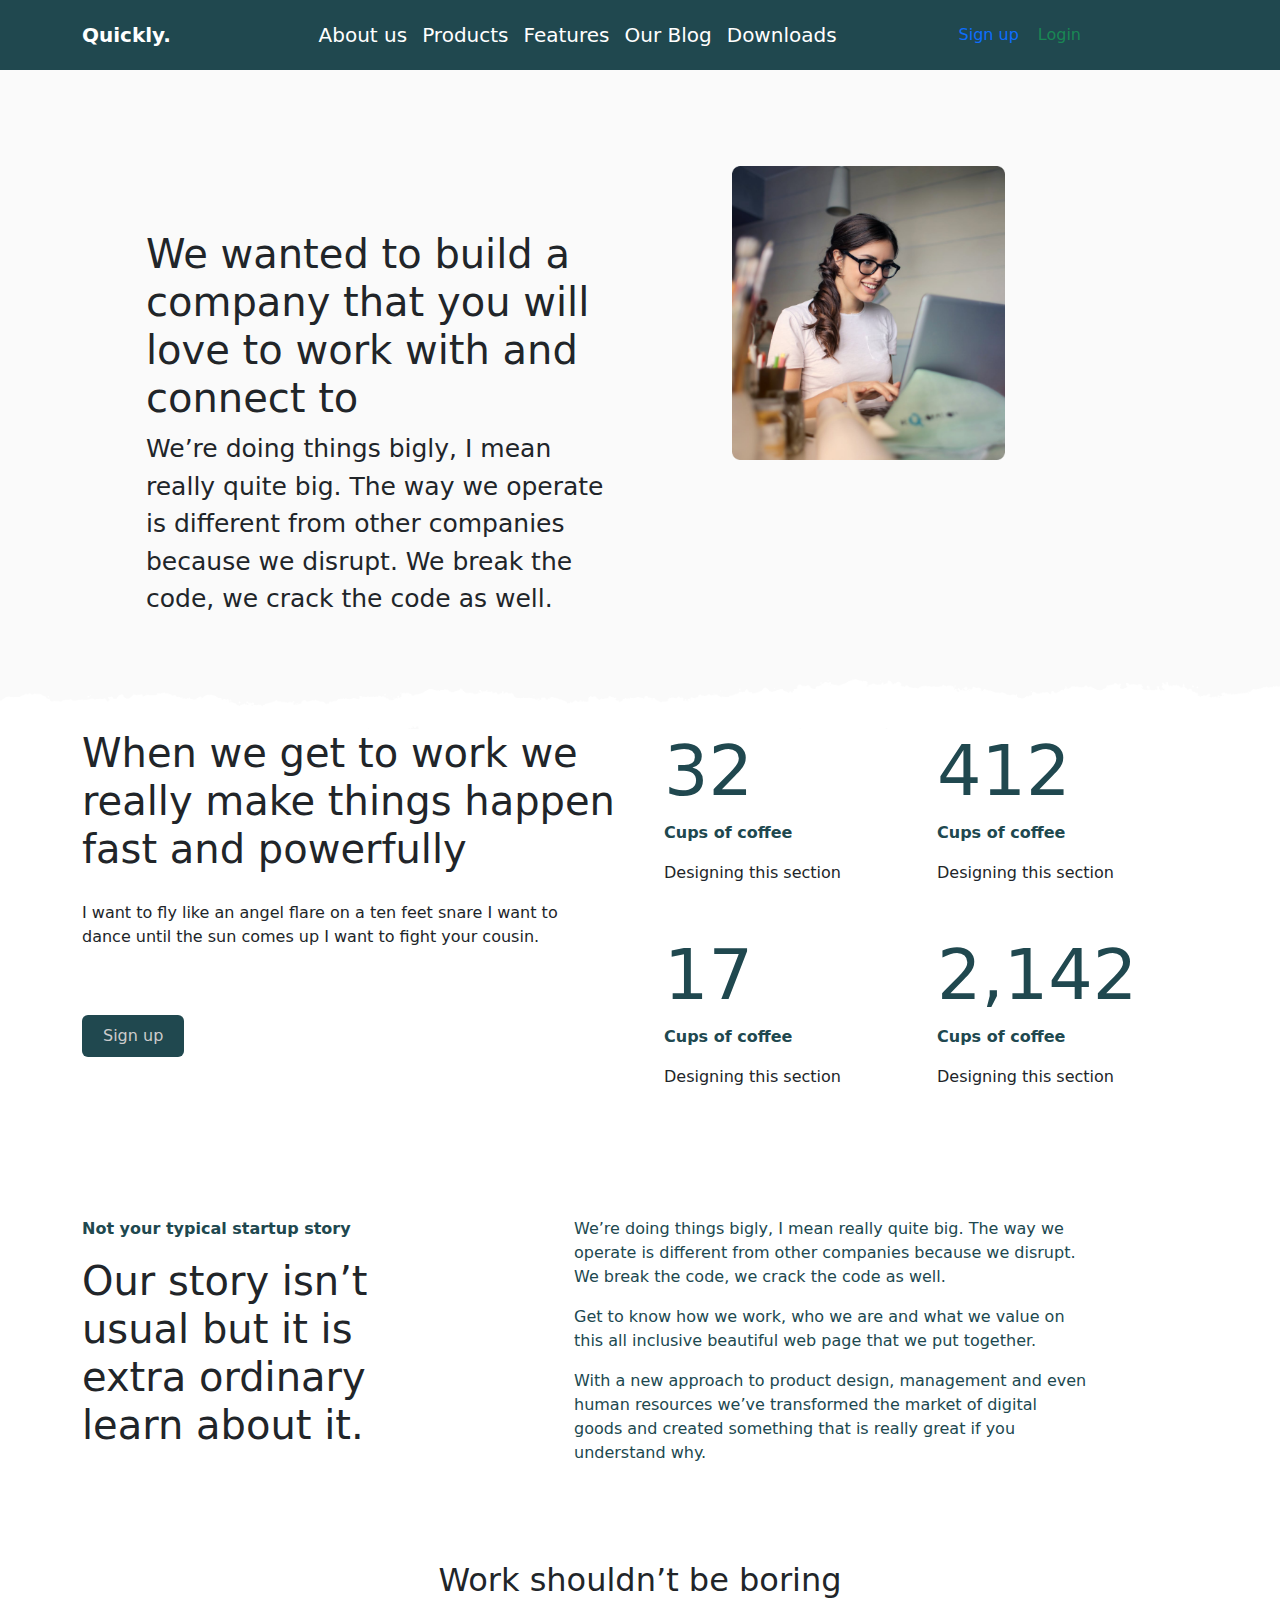
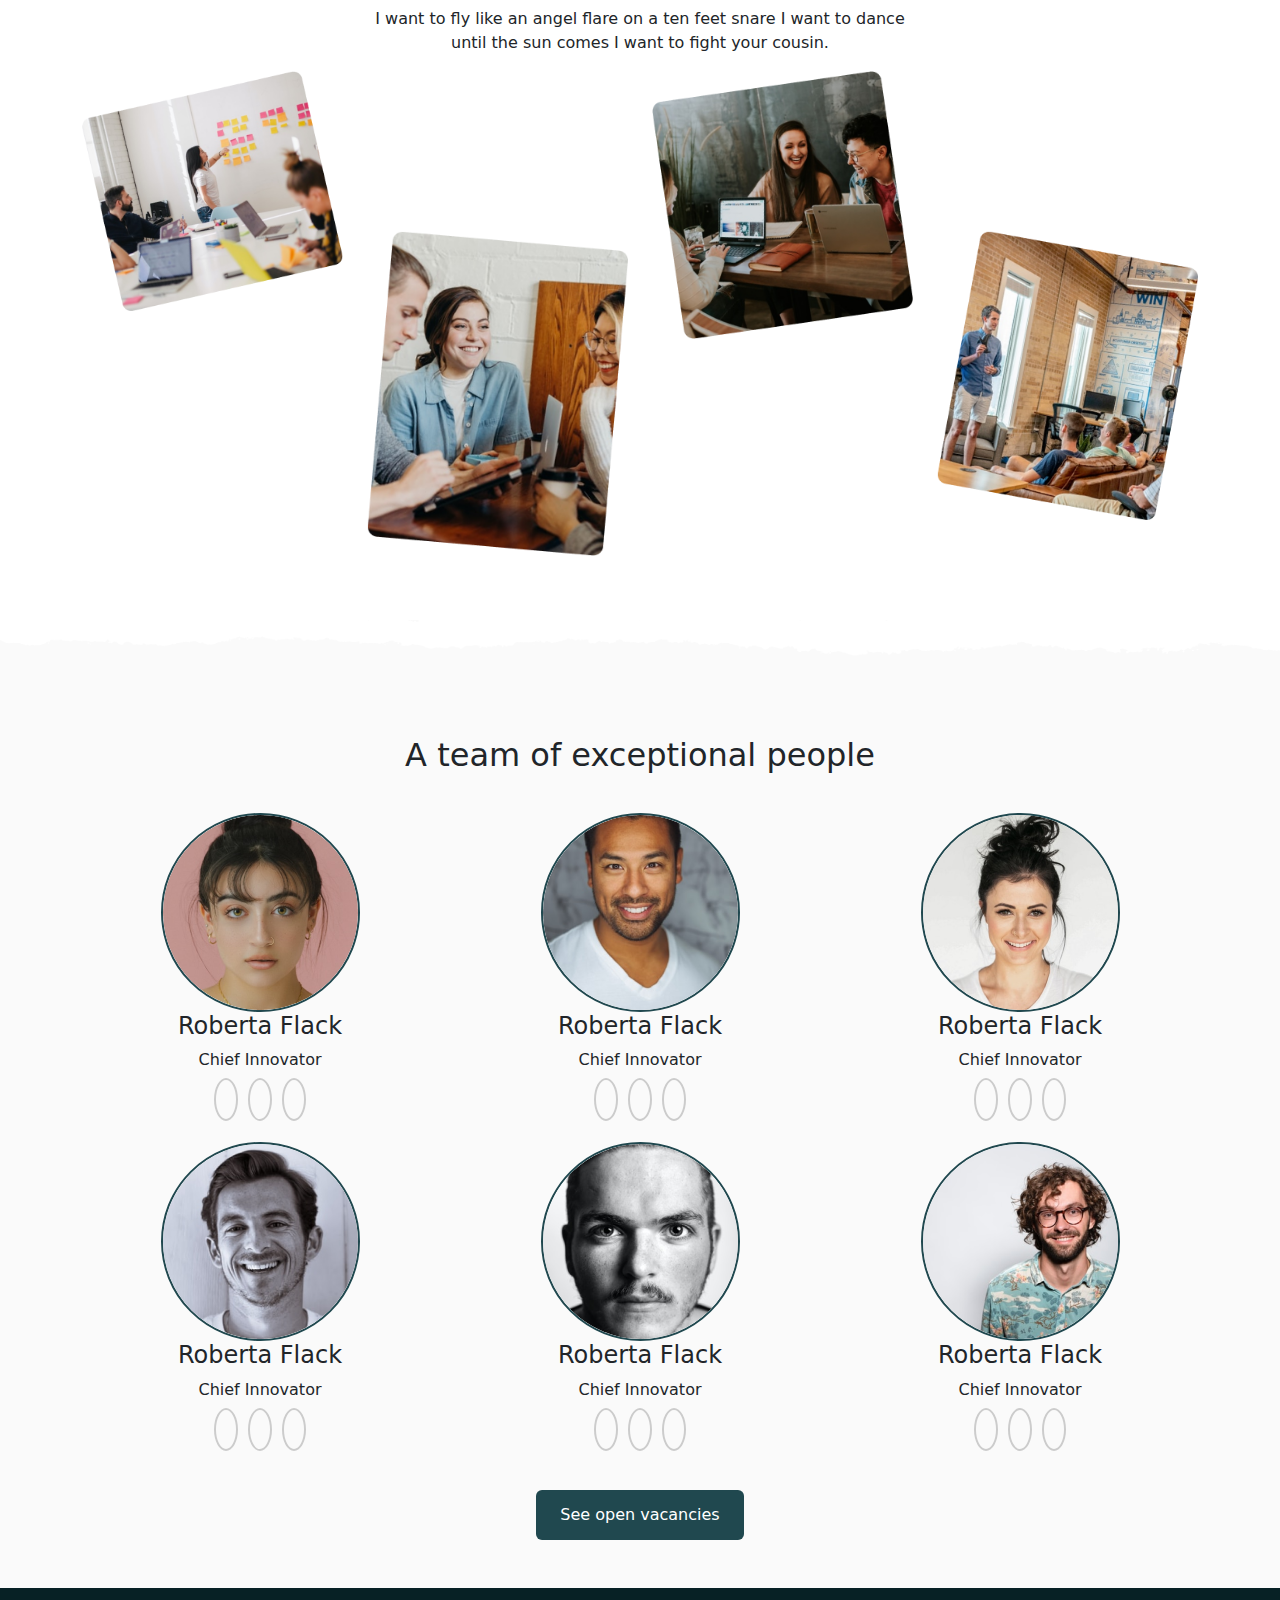
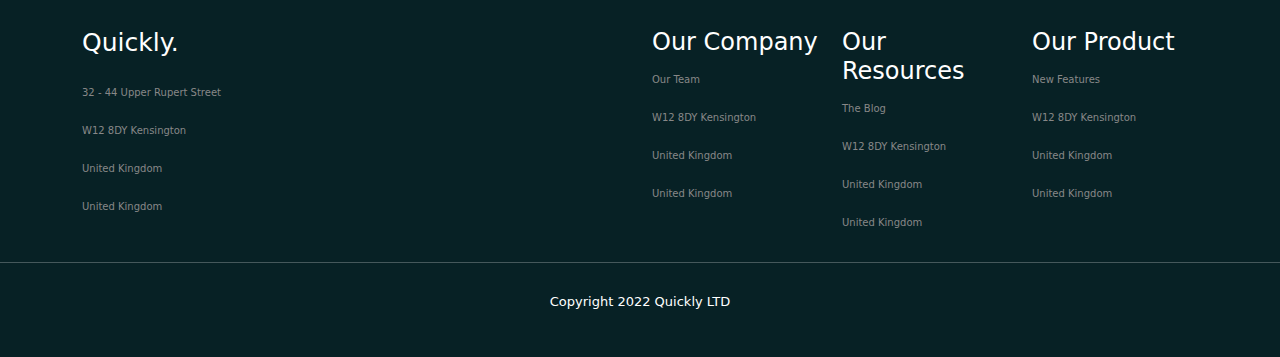
==== about.html @ 87d8395a "HTML-CSS" ====
<!DOCTYPE html>
<html lang="en">
  <head>
    <meta charset="UTF-8" />
    <meta http-equiv="X-UA-Compatible" content="IE=edge" />
    <meta name="viewport" content="width=device-width, initial-scale=1.0" />
    <title>Document</title>
    <link rel="stylesheet" href="vendors/css/bootstrap.css" />
    <link
      rel="stylesheet"
      href="https://cdnjs.cloudflare.com/ajax/libs/font-awesome/6.1.2/css/all.min.css"
      integrity="sha512-1sCRPdkRXhBV2PBLUdRb4tMg1w2YPf37qatUFeS7zlBy7jJI8Lf4VHwWfZZfpXtYSLy85pkm9GaYVYMfw5BC1A=="
      crossorigin="anonymous"
      referrerpolicy="no-referrer"
    />
    <link rel="stylesheet" href="css/style.css" />
  </head>
  <body>
    <header id="header" class="py-3">
      <div class="container">
        <div class="d-flex justify-content-between align-items-center">
          <div class="logo">
            <a href="index.html">Quickly.</a>
          </div>
          <div class="header-middle">
            <ul class="d-flex list-unstyled m-0 p-0">
              <li><a href="about.html">About us</a></li>
              <li><a href="">Products</a></li>
              <li><a href="">Features</a></li>
              <li><a href="">Our Blog</a></li>
              <li><a href="">Downloads</a></li>
            </ul>
          </div>
          <div class="header-right">
            <div class="d-flex">
              <button class="btn btn-outline-primary">Sign up</button>
              <button class="btn btn-outline-success">Login</button>
            </div>
          </div>
          <div class="nav-menu">
            <i class="fas fa-bars d-md-none d-md-blok"></i>
          </div>
        </div>
      </div>
    </header>
    <section class="heroSection">
      <div class="container">
        <div class="row">
          <div class="col-lg-6">
            <div class="heroText">
              <h1>
                We wanted to build a company that you will love to work with and
                connect to
              </h1>
              <p>
                We’re doing things bigly, I mean really quite big. The way we
                operate is different from other companies because we disrupt. We
                break the code, we crack the code as well.
              </p>
            </div>
          </div>
          <div class="col-lg-6">
            <div class="heroImg">
              <img id="img" class="img-fluid" src="photo/Image-girl.png" alt=""
              />
            </div>
          </div>
        </div>
      </div>
      <img class="divider" src="photo/Divider.png" alt="" />
    </section>
    <section class="aboutNumber">
      <div class="container">
        <div class="row">
          <div class="col-lg-6">
            <div class="numberText">
              <h1>
                When we get to work we really make things happen fast and
                powerfully
              </h1>
              <p>
                I want to fly like an angel flare on a ten feet snare I want to
                dance until the sun comes up I want to fight your cousin.
              </p>
              <button class="btn">Sign up</button>
            </div>
          </div>
          <div class="col-lg-6">
            <div class="container">
              <div class="row">
                <div class="col-lg-6">
                  <div class="numberNbr">
                    <h1>32</h1>
                    <p>Cups of coffee</p>
                    <span>Designing this section</span>
                  </div>
                </div>
                <div class="col-lg-6">
                  <div class="numberNbr">
                    <h1>412</h1>
                    <p>Cups of coffee</p>
                    <span>Designing this section</span>
                  </div>
                </div>
                <div class="col-lg-6">
                  <div class="numberNbr py-5">
                    <h1>17</h1>
                    <p>Cups of coffee</p>
                    <span>Designing this section</span>
                  </div>
                </div>
                <div class="col-lg-6">
                  <div class="numberNbr py-5">
                    <h1>2,142</h1>
                    <p>Cups of coffee</p>
                    <span>Designing this section</span>
                  </div>
                </div>
              </div>
            </div>
          </div>
        </div>
      </div>
    </section>
    <section class="aboutLearn">
      <div class="container">
        <div class="row">
          <div class="col-lg-4">
            <p>Not your typical startup story</p>
            <h1>
              Our story isn’t usual but it is extra ordinary learn about it.
            </h1>
          </div>
          <div class="col-lg-8">
            <div class="learnTxt">
              <p>
                We’re doing things bigly, I mean really quite big. The way we
                operate is different from other companies because we disrupt. We
                break the code, we crack the code as well.
              </p>
              <p>
                Get to know how we work, who we are and what we value on this
                all inclusive beautiful web page that we put together.  
              </p>
              <p>
                With a new approach to product design, management and even human
                resources we’ve transformed the market of digital goods and
                created something that is really great if you understand why.
              </p>
            </div>
          </div>
        </div>
      </div>
    </section>
    <section class="aboutPhotos">
      <div class="container">
        <div class="photoTxt">
          <h2>Work shouldn’t be boring</h2>
          <p>
            I want to fly like an angel flare on a ten feet snare I want to
            dance <br />
            until the sun comes I want to fight your cousin.
          </p>
        </div>
        <div class="photes">
          <div class="row">
            <div class="col-lg-3">
                <img class="img-fluid" src="photo/Image1.png" alt="" />
            </div>
            <div class="col-lg-3">
              <div class="img2">
                <img class="img-fluid" src="photo/Image2.png" alt="" />
              </div>
            </div>
            <div class="col-lg-3">
              <img class="img-fluid" src="photo/Image3.png" alt="" />
            </div>
            <div class="col-lg-3">
              <div class="img4">
                <img class="img-fluid" src="photo/Image4.png" alt="" />

              </div>
            </div>
          </div>
        </div>
      </div>
    </section>
    <section class="aboutTeam">
      <img class="divider" src="photo/Divider1.png" alt="" />
      <div class="container">
        <h2>A team of exceptional people</h2>
        <div class="row">
          <div class="col-lg-4">
            <img class="people" src="photo/1.png" alt="">
            <h4>Roberta Flack</h4>
            <p>Chief Innovator</p>
            <i class="fa-brands fa-facebook"></i>
            <i class="fa-brands fa-instagram"></i>
            <i class="fa-brands fa-twitter"></i>
          </div>
          <div class="col-lg-4">
            <img class="people" src="photo/2.png" alt="">
            <h4>Roberta Flack</h4>
            <p>Chief Innovator</p>
            <i class="fa-brands fa-facebook"></i>
            <i class="fa-brands fa-instagram"></i>
            <i class="fa-brands fa-twitter"></i>
          </div>
          <div class="col-lg-4">
            <img class="people" src="photo/3.png" alt="">
            <h4>Roberta Flack</h4>
            <p>Chief Innovator</p>
            <i class="fa-brands fa-facebook"></i>
            <i class="fa-brands fa-instagram"></i>
            <i class="fa-brands fa-twitter"></i>
          </div>
          <div class="col-lg-4">
            <img class="people" src="photo/4.png" alt="">
            <h4>Roberta Flack</h4>
            <p>Chief Innovator</p>
            <i class="fa-brands fa-facebook"></i>
            <i class="fa-brands fa-instagram"></i>
            <i class="fa-brands fa-twitter"></i>
          </div>
          <div class="col-lg-4">
            <img class="people" src="photo/5.png" alt="">
            <h4>Roberta Flack</h4>
            <p>Chief Innovator</p>
            <i class="fa-brands fa-facebook"></i>
            <i class="fa-brands fa-instagram"></i>
            <i class="fa-brands fa-twitter"></i>
          </div>
          <div class="col-lg-4">
              <img class="people" src="photo/6.png" alt="">
            <h4>Roberta Flack</h4>
            <p>Chief Innovator</p>
            <i class="fa-brands fa-facebook"></i>
            <i class="fa-brands fa-instagram"></i>
            <i class="fa-brands fa-twitter"></i>
          </div>
          <div class="p-5">
          <button class="btn">See open vacancies</button>
          </div>
        </div>
      </div>
    </section>
    <footer>
      <div class="container">
        <div class="row">
          <div class="col-lg-6">
            <h3>Quickly.</h3>
            <h6>32 - 44 Upper Rupert Street</h6>
            <h6>W12 8DY Kensington</h6>
            <h6>United Kingdom</h6>
            <h6>United Kingdom</h6>
          </div>
          <div class="col-lg-6">
            <div class="row">
              <div class="col-lg-4">
                <h4>Our Company</h4>
                <h6>Our Team</h6>
                <h6>W12 8DY Kensington</h6>
                <h6>United Kingdom</h6>
                <h6>United Kingdom</h6>
              </div>
              <div class="col-lg-4">
                <h4>Our Resources</h4>
                <h6>The Blog</h6>
                <h6>W12 8DY Kensington</h6>
                <h6>United Kingdom</h6>
                <h6>United Kingdom</h6>
              </div>
              <div class="col-lg-4">
                <h4>Our Product</h4>
                <h6>New Features</h6>
                <h6>W12 8DY Kensington</h6>
                <h6>United Kingdom</h6>
                <h6>United Kingdom</h6>
              </div>
            </div>
          </div>
        </div>
      </div>
      <hr />
      <h5>Copyright 2022 Quickly LTD</h5>
    </footer>

    <script src="vendors/js/bootstrap.bundle.js"></script>
    <script src="js/main.js"></script>
  </body>
</html>
---- css/style.css ----
header {
  background: #20484f;
  -webkit-box-shadow: #20484f 0 10px 30px 0;
          box-shadow: #20484f 0 10px 30px 0;
  top: -100px;
}

header.header-active {
  position: fixed;
  background-color: #20484fc3;
  width: 100%;
  z-index: 999;
  -webkit-transition: 0.3s ease-in-out;
  transition: 0.3s ease-in-out;
  top: 0;
}

header.header-active ul li a {
  -webkit-transition: 0.3s;
  transition: 0.3s;
}

header.header-active ul li a:hover::after {
  background: #20484F;
}

header .logo {
  width: 10%;
}

header .logo a {
  text-decoration: none;
  color: white;
  font-size: 20px;
  font-weight: 600;
}

header .header-middle ul li a {
  position: relative;
  text-decoration: none;
  margin-left: 15px;
  color: #fff;
  font-size: 20px;
  font-weight: 400;
  -webkit-transition: 0.3sm ease-in-out;
  transition: 0.3sm ease-in-out;
}

header .header-middle ul li a:hover {
  padding-top: 10px;
}

header .header-middle ul li a::after {
  content: " ";
  width: 0%;
  height: 1px;
  -webkit-transition: 0.4s ease-in-out;
  transition: 0.4s ease-in-out;
  bottom: 0px;
  left: 0px;
  background-color: #fff;
  position: absolute;
}

header .header-middle ul li a:hover::after {
  width: 100%;
  border-radius: 100px;
}

header .header-right button {
  border-radius: 10px;
  margin-left: 5px;
  border: none;
  padding: 7px;
}

.nav-menu i {
  cursor: pointer;
}

@media (max-width: 768px) {
  #header {
    position: relative;
    top: 0;
    -webkit-box-shadow: aqua 0 10px 10px 0;
            box-shadow: aqua 0 10px 10px 0;
  }
  #header .header-middle {
    position: absolute;
    top: 100%;
    width: 100%;
    left: -100%;
    background: black;
    opacity: 0;
    visibility: hidden;
    -webkit-transition: .3s ease-in-out;
    transition: .3s ease-in-out;
    padding: 20px;
  }
  #header .header-middle.menu-active {
    opacity: 1;
    visibility: visible;
    left: 0;
  }
  #header .header-middle ul {
    -webkit-box-orient: vertical;
    -webkit-box-direction: normal;
        -ms-flex-direction: column;
            flex-direction: column;
  }
  #header .header-middle ul li a {
    display: block;
  }
}

.heroSection {
  background: #fafafa;
}

.heroSection .heroText {
  padding-top: 10rem;
  padding-left: 4rem;
  font-size: 25px;
}

.heroSection .heroImg {
  padding: 6rem 0;
  margin-left: 5rem;
  width: 50%;
  position: relative;
}

.heroSection .heroImg img {
  -webkit-transition: .3s ease-in-out;
  transition: .3s ease-in-out;
}

.heroSection .heroImg:hover #img {
  -webkit-transform: scale(1.1);
          transform: scale(1.1);
  -webkit-box-shadow: #b8e4da 0px 10px 15px 20px;
          box-shadow: #b8e4da 0px 10px 15px 20px;
}

.heroSection .heroImg .heroMiniBottom {
  background-color: #fff;
  position: absolute;
  bottom: 70px;
  border-radius: 5px;
  width: 75%;
  height: 100px;
  padding: 10px 20px;
  left: -50px;
}

.heroSection .heroImg .heroMiniBottom i {
  padding: 10px;
  background-color: #b8e4da;
  border-radius: 50%;
}

.heroSection .heroImg .heroMiniBottom span {
  position: relative;
  margin-left: 15px;
}

.heroSection .heroImg .heroMiniBottom span::after {
  content: " ";
  width: 130%;
  height: 7px;
  border-radius: 7px;
  background-color: #20484f1a;
  position: absolute;
  left: 0;
  top: 25px;
}

.heroSection .heroImg .heroMiniBottom span::before {
  content: " ";
  width: 70%;
  height: 7px;
  border-radius: 7px;
  background-color: #20484f1a;
  position: absolute;
  left: 0;
  top: 40px;
}

.heroSection .heroImg .heroMiniBottom span .fakeButton {
  background: #b8e4da;
  border: none;
  padding: 10px 30px;
  position: absolute;
  left: 0;
  top: 60px;
  border-radius: 5px;
}

.heroSection .heroImg .heroMiniTop {
  background-color: #fff;
  position: absolute;
  top: 120px;
  border-radius: 5px;
  width: 85%;
  height: 60px;
  padding: 10px;
  right: -80px;
}

.heroSection .heroImg .heroMiniTop .avatar {
  position: absolute;
  left: 20px;
  top: 10px;
  width: 15%;
}

.heroSection .heroImg .heroMiniTop p {
  padding-left: 15px;
  font-weight: 700;
}

.heroSection .heroImg .heroMiniTop span {
  font-size: 10px;
  padding-bottom: 10px;
}

.heroSection .divider {
  width: 100%;
}

.socialProofLogos img {
  width: 30%;
  margin-left: 7em;
  margin-top: 20px;
  -webkit-transition: .3s ease-in-out;
  transition: .3s ease-in-out;
  border-radius: 10px;
}

.socialProofLogos img:hover {
  -webkit-box-shadow: #20484f 0 5px 5px 0;
          box-shadow: #20484f 0 5px 5px 0;
}

.featuresBlockOne {
  margin-top: 40px;
  background: #fafafa;
  padding-top: 40px;
}

.featuresBlockOne h3 {
  font-weight: 700;
}

.featuresBlockOne .boxes i {
  background: #dcf2ed;
  padding: 10px;
  border-radius: 10px;
  margin: 20px 0;
  -webkit-transition: 0.3s ease-in-out;
  transition: 0.3s ease-in-out;
}

.featuresBlockOne .boxes .a-b {
  position: relative;
}

.featuresBlockOne .boxes .a-b::before {
  content: " ";
  width: 0%;
  height: 2px;
  -webkit-transition: 0.1s ease-in-out;
  transition: 0.1s ease-in-out;
  bottom: 0px;
  left: 0%;
  background-color: black;
  position: absolute;
  -webkit-transition: 0.5s;
  transition: 0.5s;
}

.featuresBlockOne .boxes .a-b::after {
  content: " ";
  width: 0%;
  height: 2px;
  -webkit-transition: 0.2s ease-in-out;
  transition: 0.2s ease-in-out;
  bottom: 20px;
  left: 0%;
  background-color: black;
  position: absolute;
  -webkit-transition: 0.3s;
  transition: 0.3s;
}

.featuresBlockOne .boxes:hover .a-b::after {
  width: 100%;
}

.featuresBlockOne .boxes:hover .a-b::before {
  width: 100%;
}

.featuresBlockOne .boxes:hover i {
  -webkit-transform: scale(1.3);
          transform: scale(1.3);
  background: #20484f;
  color: #fff;
  margin-left: 12rem;
}

.featuresBlockOne .blackBoy {
  margin-left: 8rem;
  padding: 30px 0;
  width: 65%;
  position: relative;
}

.featuresBlockOne .blackBoy img {
  -webkit-transition: 0.3s ease-in-out;
  transition: 0.3s ease-in-out;
}

.featuresBlockOne .blackBoy:hover img {
  -webkit-transform: scale(1.1);
          transform: scale(1.1);
}

.featuresBlockOne .blackBoy:hover .blackBoyMB {
  background: #B3C7DD;
  color: #fff;
  left: -80px;
}

.featuresBlockOne .blackBoy:hover .blackBoyTB {
  background: #B3C7DD;
  color: #fff;
  right: -130px;
}

.featuresBlockOne .blackBoy .blackBoyMB {
  background-color: #fff;
  position: absolute;
  bottom: 60px;
  border-radius: 5px;
  width: 55%;
  padding: 10px 20px 25px;
  left: 10px;
  -webkit-transition: .3s ease-in-out;
  transition: .3s ease-in-out;
}

.featuresBlockOne .blackBoy .blackBoyMB i {
  padding: 10px;
  background-color: #b8e4da;
  border-radius: 50%;
}

.featuresBlockOne .blackBoy .blackBoyMB span {
  position: relative;
  margin-left: 15px;
}

.featuresBlockOne .blackBoy .blackBoyMB span::after {
  content: " ";
  width: 130%;
  height: 7px;
  border-radius: 7px;
  background-color: #20484f1a;
  position: absolute;
  left: 0;
  top: 25px;
}

.featuresBlockOne .blackBoy .blackBoyMB span::before {
  content: " ";
  width: 70%;
  height: 7px;
  border-radius: 7px;
  background-color: #20484f1a;
  position: absolute;
  left: 0;
  top: 40px;
}

.featuresBlockOne .blackBoy .blackBoyTB {
  background-color: #20484f;
  position: absolute;
  top: 90px;
  border-radius: 5px;
  width: 55%;
  height: 60px;
  padding: 10px;
  right: -70px;
  -webkit-transition: .3s ease-in-out;
  transition: .3s ease-in-out;
}

.featuresBlockOne .blackBoy .blackBoyTB .vector {
  padding: 10px;
  margin-top: 7px;
  border-radius: 50%;
  background-color: #dcf2ed;
}

.featuresBlockOne .blackBoy .blackBoyTB p {
  padding-left: 15px;
  font-weight: 600;
  color: #fafafa;
}

.featuresBlockOne .blackBoy .blackBoyTB p::after {
  content: " ";
  width: 65%;
  height: 7px;
  border-radius: 7px;
  background-color: #dcf2ed;
  position: absolute;
  left: 60px;
  top: 35px;
}

.featuresBlockOne .blackBoy .blackBoyTB p::before {
  content: " ";
  width: 40%;
  height: 7px;
  border-radius: 7px;
  background-color: #dcf2ed;
  position: absolute;
  left: 60px;
  top: 47px;
}

.featuresBlockOne .divider {
  width: 100%;
  background: #fafafa;
}

@media (max-width: 768px) {
  .blackBoyMB, .blackBoyTB {
    display: none;
  }
}

.featuresBlockTwo {
  padding: 50px 0;
}

.featuresBlockTwo h2 {
  padding-top: 30px;
}

.featuresBlockTwo .BG {
  position: relative;
  top: 40px;
  left: 40px;
}

.featuresBlockTwo .BG img {
  -webkit-transition: .3s ease-in-out;
  transition: .3s ease-in-out;
}

.featuresBlockTwo .BG:hover img {
  -webkit-transform: scale(1.1);
          transform: scale(1.1);
}

.featuresBlockTwo .BG:hover h5::after {
  width: 51%;
}

.featuresBlockTwo .BG:hover .bgFront {
  -webkit-box-shadow: #B8E4DA 0 10px 10px 0;
          box-shadow: #B8E4DA 0 10px 10px 0;
}

.featuresBlockTwo .BG h5 {
  text-align: center;
  margin-right: 20px;
  margin-top: 20px;
  position: relative;
}

.featuresBlockTwo .BG h5::after {
  content: '';
  position: absolute;
  width: 0%;
  height: 2px;
  top: 25px;
  left: 98px;
  background-color: black;
  -webkit-transition: .3s ease-in-out;
  transition: .3s ease-in-out;
}

.featuresBlockTwo .BG p {
  padding: 10px 40px;
  text-align: center;
}

.featuresBlockTwo .BG .bgFront {
  position: absolute;
  background: #fff;
  top: 35px;
  left: 75px;
  padding: 10px;
  height: 40vh;
  -webkit-transition: .3s ease-in-out;
  transition: .3s ease-in-out;
  border-radius: 10px;
}

.featuresBlockTwo .BG .bgFront span::after {
  content: " ";
  width: 50%;
  height: 5px;
  border-radius: 7px;
  background-color: rgba(32, 72, 79, 0.1);
  position: absolute;
  left: 10px;
  top: 75px;
}

.featuresBlockTwo .BG .bgFront span::before {
  content: "";
  width: 40%;
  height: 5px;
  border-radius: 7px;
  background-color: rgba(32, 72, 79, 0.1);
  position: absolute;
  left: 10px;
  top: 87px;
}

.featuresBlockTwo .BG .bgFront .check {
  position: relative;
  top: 40px;
}

.featuresBlockTwo .BG .bgFront .check i {
  background: #dcf2ed;
  padding: 5px;
  border-radius: 50%;
  margin-bottom: 5px;
}

.featuresBlockTwo .BG .bgFront .check::after {
  content: " ";
  width: 50%;
  height: 8px;
  border-radius: 7px;
  background-color: rgba(32, 72, 79, 0.1);
  position: absolute;
  left: 40px;
  top: 10px;
}

.featuresBlockTwo .BG .bgFront .fakeButton {
  padding-top: 20px;
  margin-top: 70px;
  margin-left: 15px;
  background: #B8E4DA;
  width: 85%;
  border: none;
  border-radius: 5px;
}

@media (max-width: 768px) {
  .featuresBlockTwo {
    width: 90%;
  }
  .featuresBlockTwo p {
    display: none;
  }
}

.featuresBlockThree {
  padding: 50px 0;
}

.featuresBlockThree .icon i {
  padding: 10px;
  background: #dcf2ed;
  border-radius: 50%;
  margin-bottom: 10px;
  -webkit-transition: 0.3s ease-in-out;
  transition: 0.3s ease-in-out;
}

.featuresBlockThree .icon:hover i {
  background: #20484f;
  color: #fff;
  -webkit-transform: scale(1.3);
          transform: scale(1.3);
  -webkit-transform: scaleX(-1);
          transform: scaleX(-1);
}

.quotes {
  background: #FAFAFA;
}

.quotes .divider {
  width: 100%;
  background: #fafafa;
}

.quotes .quotesBtn {
  background: #20484F;
  color: #fff;
  height: 40px;
  margin-top: 20px;
}

.quotes .box {
  background: #fff;
  padding: 30px;
  border-radius: 10px;
  margin-bottom: 50px;
  -webkit-transition: .3s ease-in-out;
  transition: .3s ease-in-out;
}

.quotes .box img {
  margin-bottom: 20px;
}

.quotes .box span {
  font-size: 12px;
}

.quotes .box h6 {
  padding-top: 30px;
}

.quotes .box:hover {
  -webkit-box-shadow: #20484F 0 10px 10px 0;
          box-shadow: #20484F 0 10px 10px 0;
}

.CTAs {
  padding: 30px 0;
}

.CTAs h6 {
  color: #20484F;
  font-weight: 700;
}

.CTAs h1 {
  padding: 20px 0 30px;
  text-align: center;
}

.CTAs button {
  background: #20484F;
  color: #fff;
}

.aboutNumber .numberText p {
  padding: 20px 35px 50px 0;
}

.aboutNumber .numberText button {
  background: #20484f;
  color: #ccc;
  padding: 8px 20px;
}

.aboutNumber .numberNbr h1 {
  font-size: 70px;
  color: #20484f;
}

.aboutNumber .numberNbr p {
  color: #20484f;
  font-weight: 700;
}

.aboutLearn {
  margin-top: 5rem;
}

.aboutLearn p {
  color: #20484f;
  font-weight: 700;
}

.aboutLearn .learnTxt {
  width: 85%;
  padding-left: 7rem;
}

.aboutLearn .learnTxt p {
  font-weight: 400;
}

.aboutPhotos {
  margin-top: 5rem;
}

.aboutPhotos .photoTxt {
  text-align: center;
}

.aboutPhotos .img2,
.aboutPhotos .img4 {
  margin-top: 10rem;
}

.aboutTeam {
  background: #fafafa;
  text-align: center;
  margin-top: 4rem;
}

.aboutTeam .divider {
  width: 100%;
  background: #fafafa;
}

.aboutTeam h2 {
  padding-top: 3rem;
}

.aboutTeam i {
  padding: 10px;
  border-radius: 50%;
  -webkit-transition: 0.3s ease-in-out;
  transition: 0.3s ease-in-out;
  margin: 5px;
  border: 2px solid #ccc;
}

.aboutTeam i:hover {
  background: #000;
  color: cyan;
  -webkit-transform: scale(1.2);
          transform: scale(1.2);
}

.aboutTeam .people {
  margin-top: 30px;
  -webkit-transition: 0.3s ease-in-out;
  transition: 0.3s ease-in-out;
  border-radius: 50%;
  border: 2px solid #20484f;
}

.aboutTeam .people:hover {
  border: 2px dashed #20484f;
  padding: 10px;
}

.aboutTeam button {
  background: #20484f;
  width: 20%;
  padding: 12px;
  color: #fff;
}

footer {
  background: #072125;
  color: #fff;
  padding: 40px 0;
}

footer h3 {
  margin-bottom: 20px;
  font-size: 25px;
}

footer h4 {
  font-size: 17   px;
}

footer h6 {
  font-size: 10px;
  color: #888;
  line-height: 3;
  -webkit-transition: .2s ease-in-out;
  transition: .2s ease-in-out;
  cursor: pointer;
}

footer h6:hover {
  color: red;
  padding-left: 15px;
}

footer h5 {
  font-size: 13px;
  display: -webkit-box;
  display: -ms-flexbox;
  display: flex;
  -webkit-box-pack: center;
      -ms-flex-pack: center;
          justify-content: center;
  padding-top: 15px;
}
/*# sourceMappingURL=style.css.map */
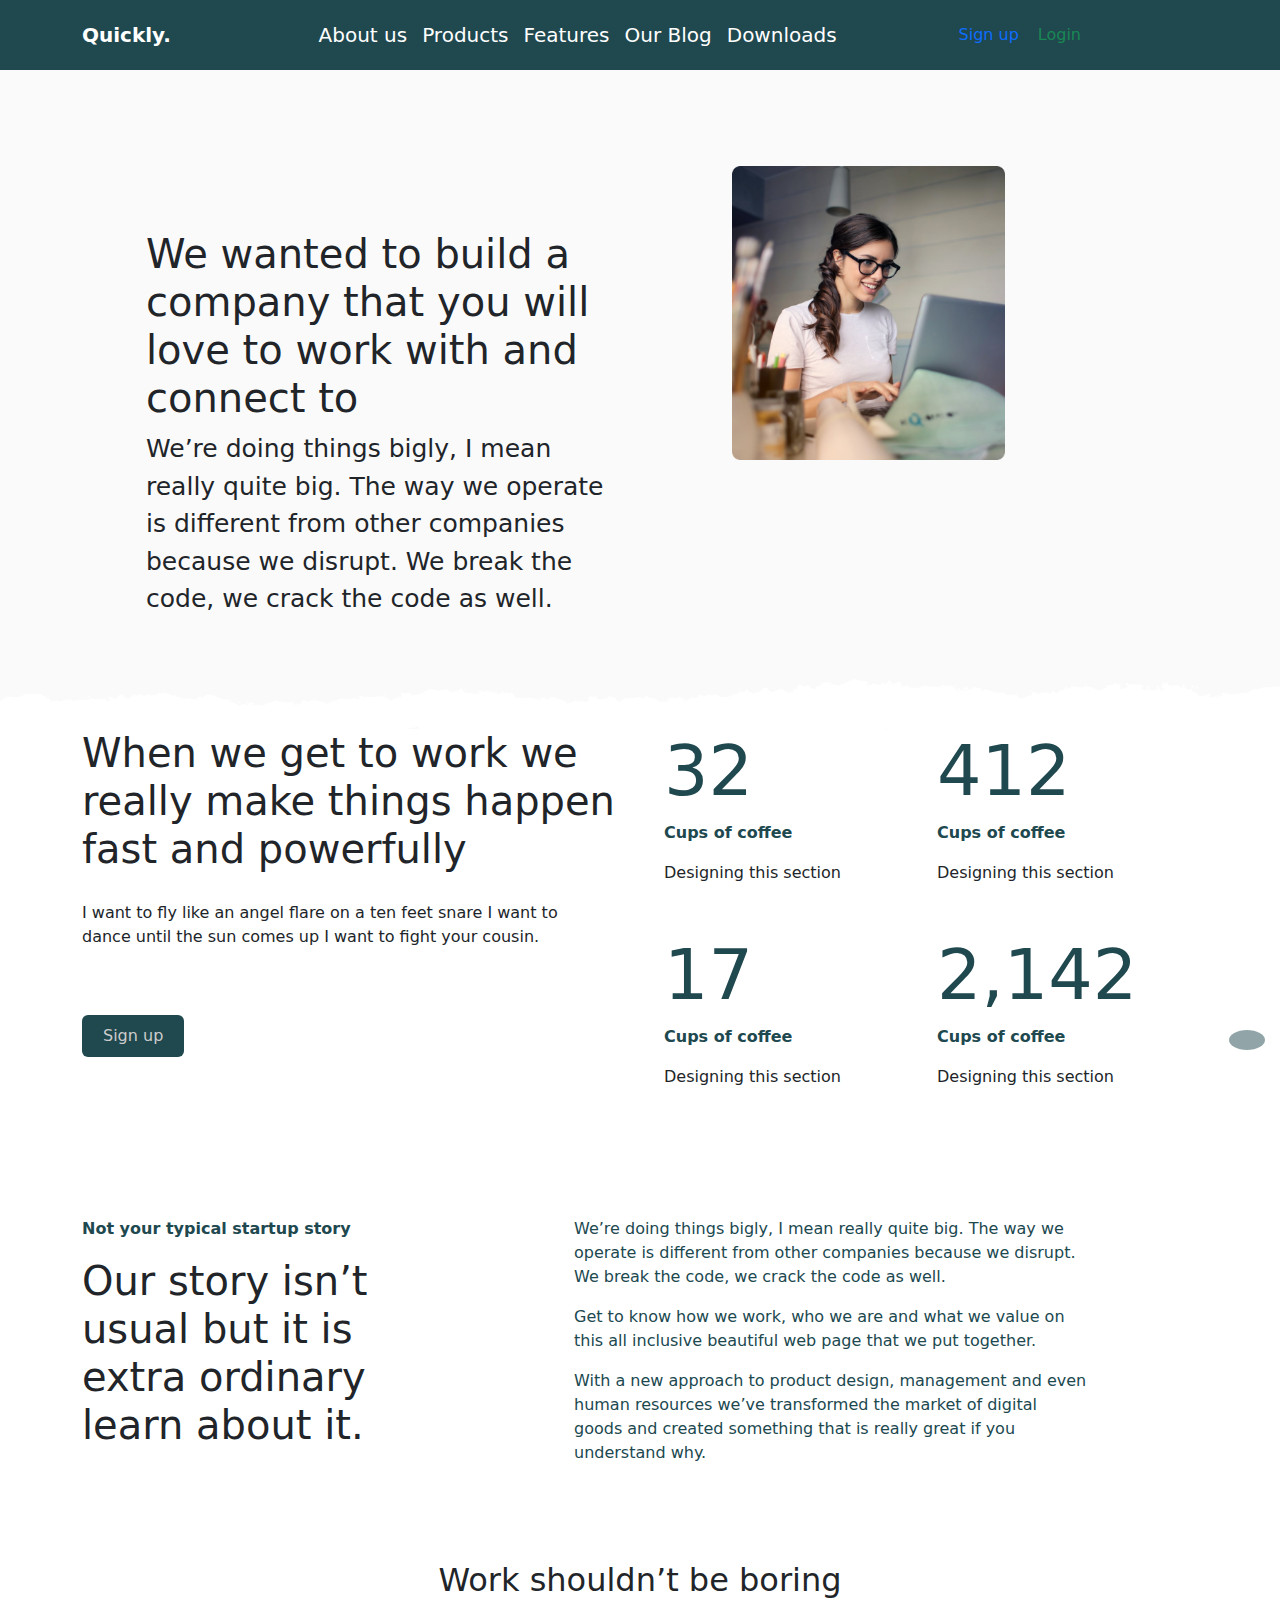
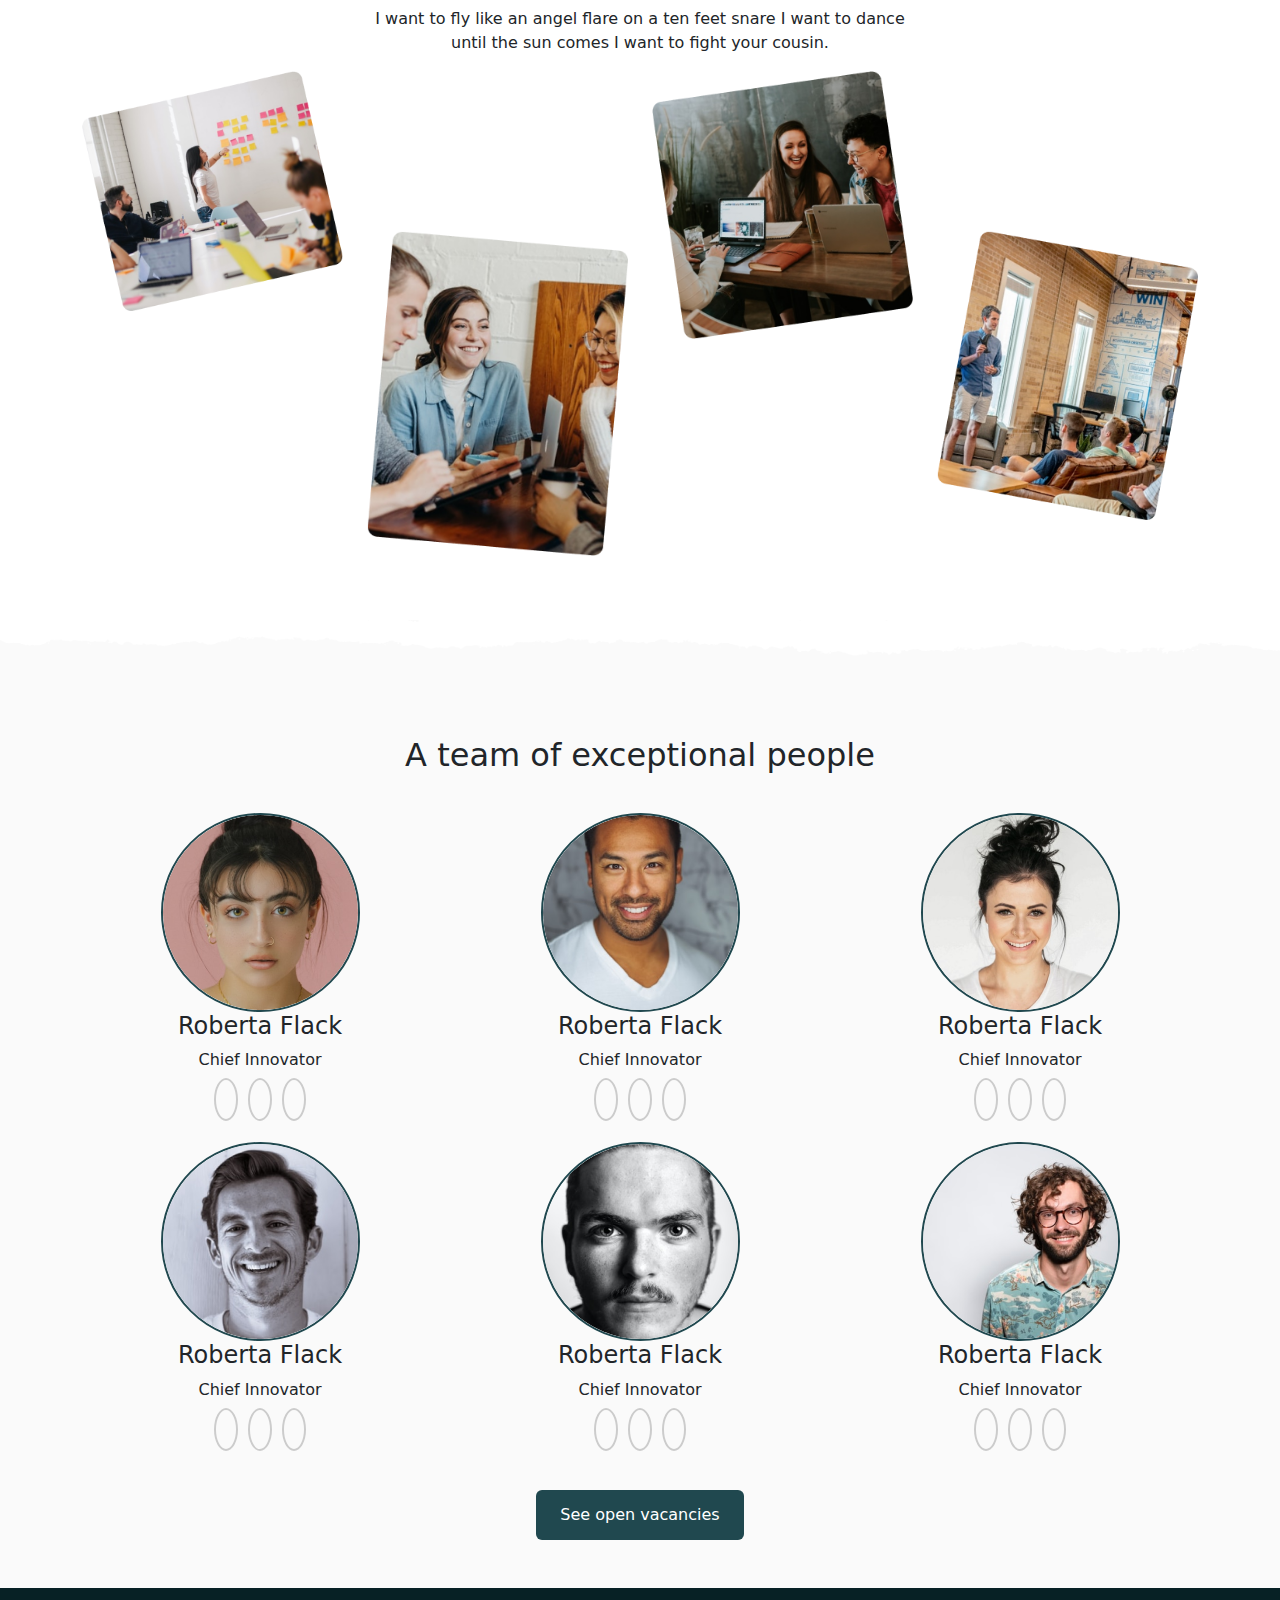
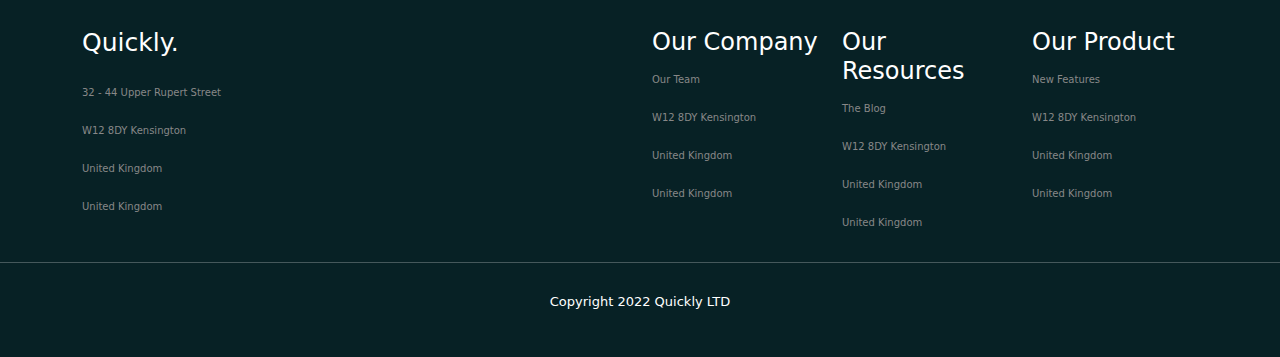
==== commit e7bdc4d7: "scrollTop əlave edildi" ====
--- a/about.html
+++ b/about.html
@@ -287,7 +287,12 @@
       <h5>Copyright 2022 Quickly LTD</h5>
     </footer>
 
+    <div class="isShowBtn">
+      <i class="fas fa-long-arrow-alt-up"></i>
+    </div>
+
     <script src="vendors/js/bootstrap.bundle.js"></script>
+    <script src="vendors/js/jquery-3.6.0.min.js"></script>
     <script src="js/main.js"></script>
   </body>
 </html>
--- a/css/style.css
+++ b/css/style.css
@@ -760,6 +760,30 @@
   color: #fff;
 }
 
+.isShowBtn {
+  position: fixed;
+  bottom: -150px;
+  right: 15px;
+  font-size: 22px;
+  opacity: 1;
+  z-index: 999;
+  display: block;
+  background-color: #20484f7e;
+  color: white;
+  border-radius: 50%;
+  padding: 10px 18px;
+  -webkit-transition: .3s ease-in-out;
+  transition: .3s ease-in-out;
+}
+
+.isShowBtn.bottom-active {
+  bottom: 50px;
+}
+
+.isShowBtn:hover {
+  background-color: #20484F;
+}
+
 footer {
   background: #072125;
   color: #fff;
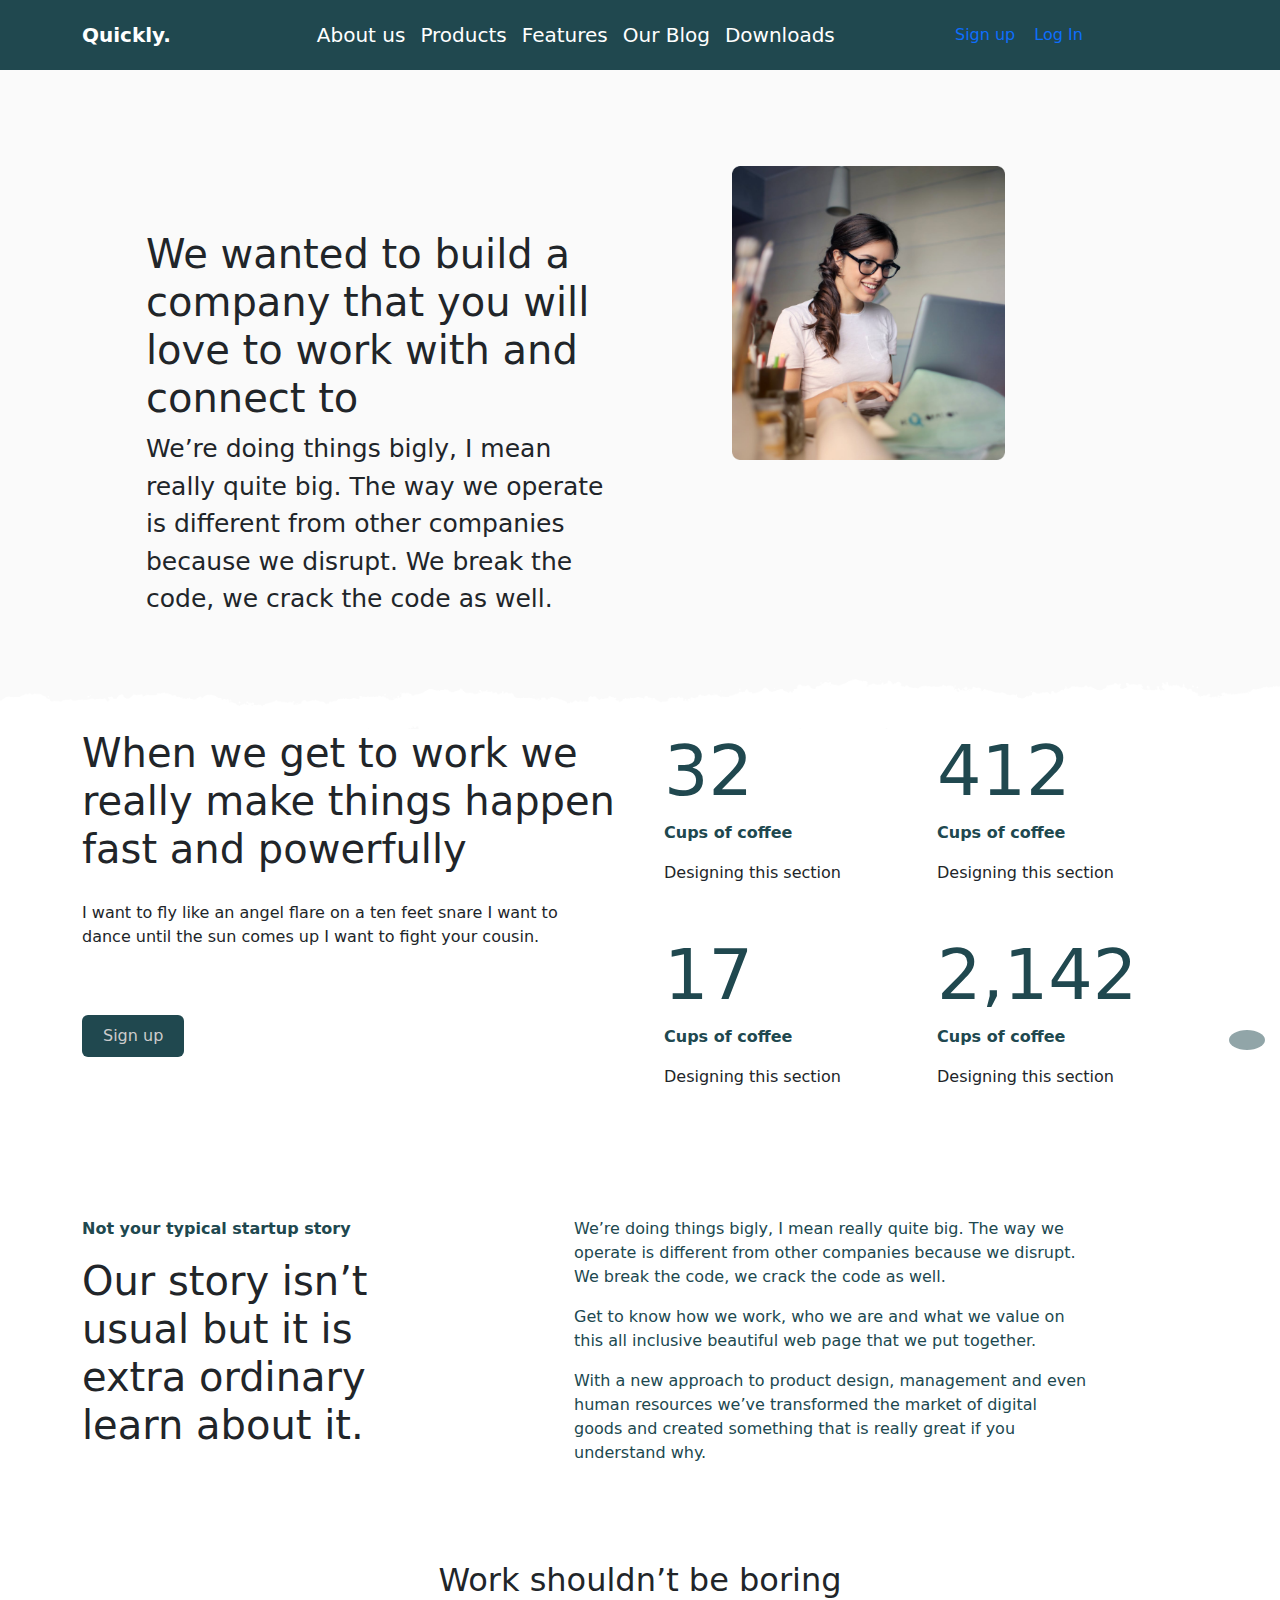
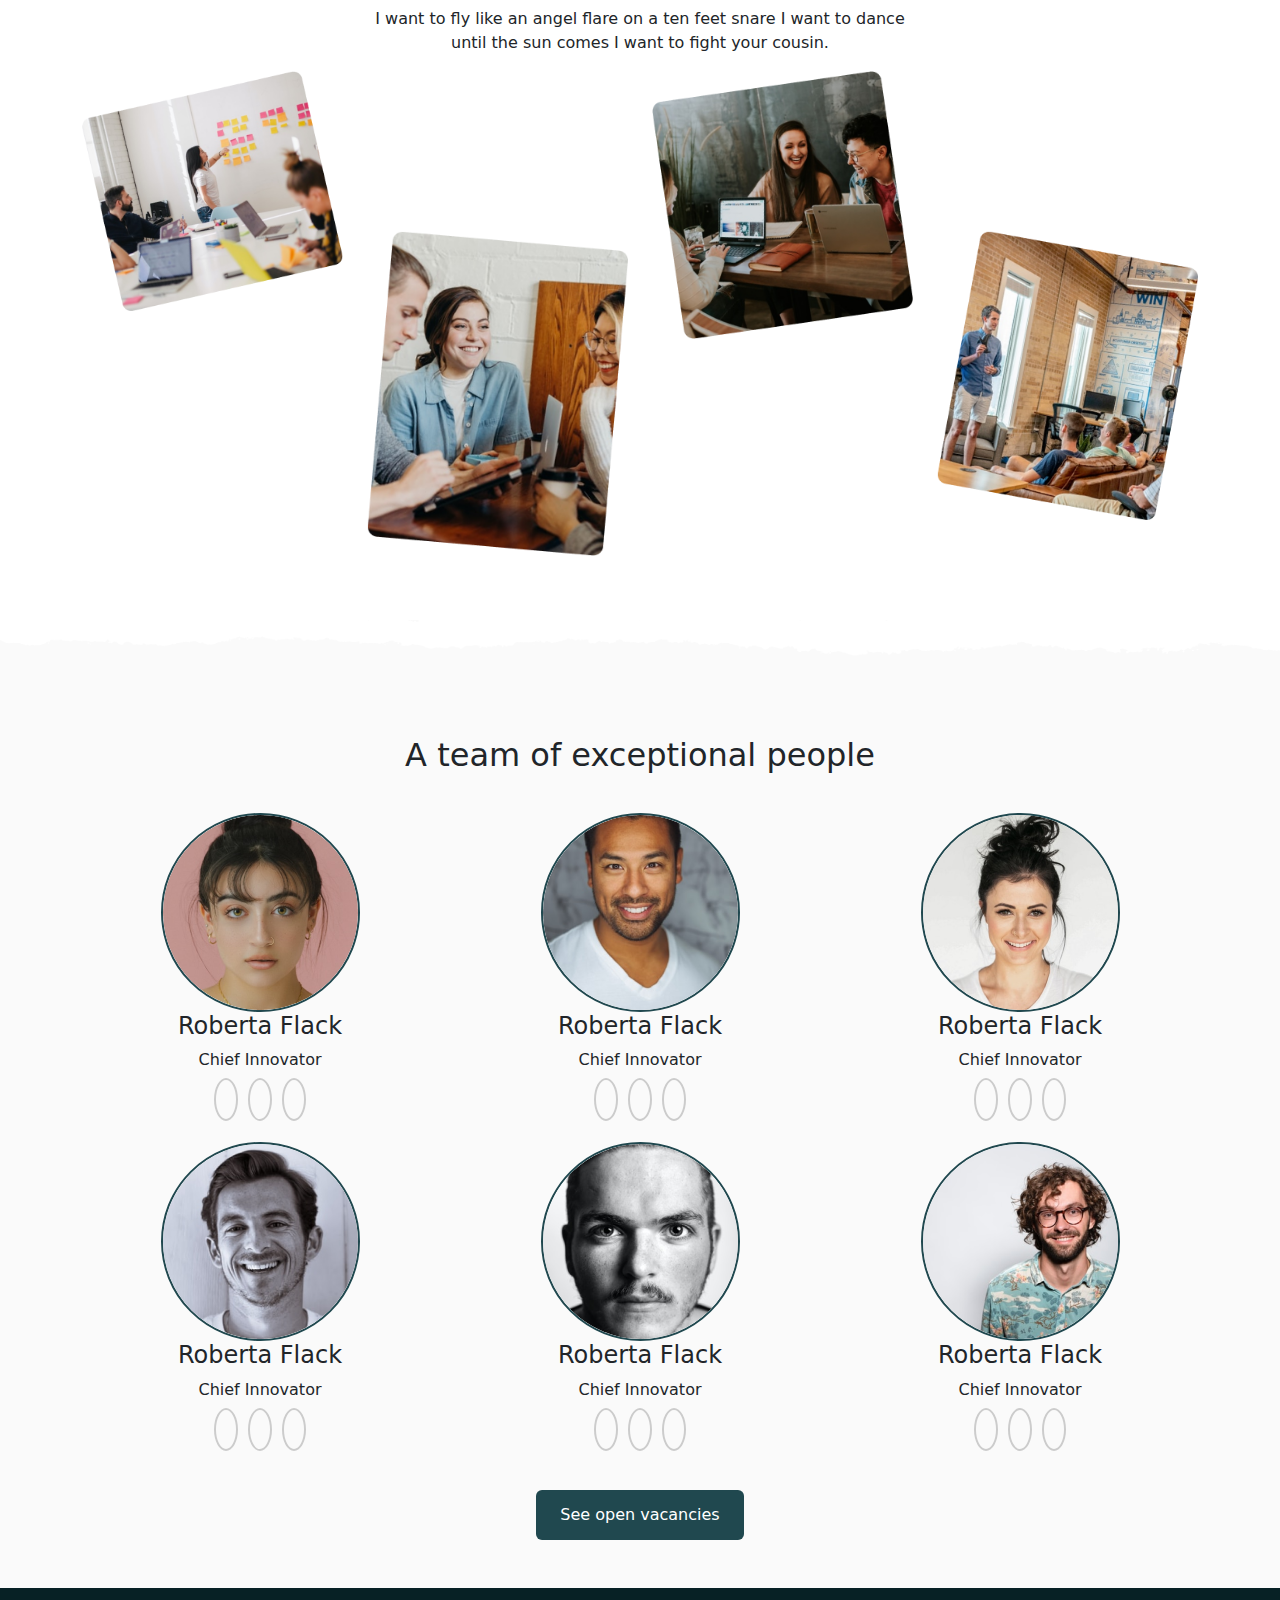
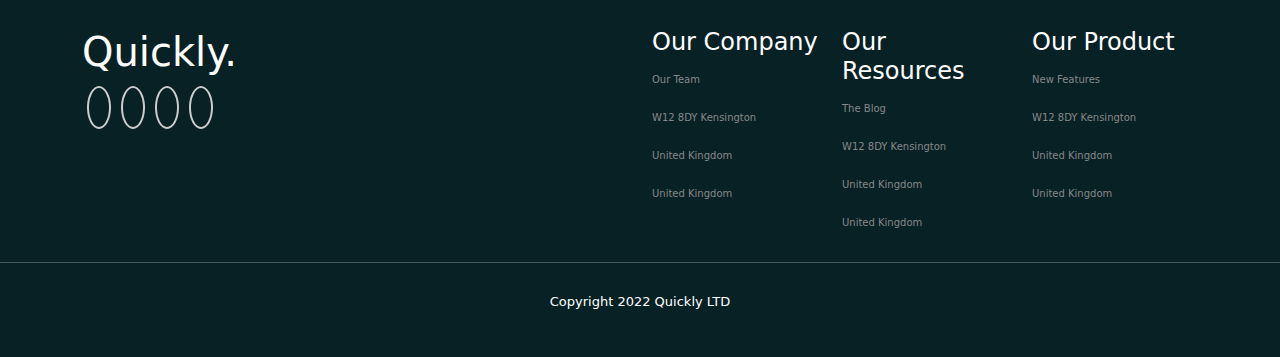
==== commit 95bf67c7: "Sign Up vs Login" ====
--- a/about.html
+++ b/about.html
@@ -33,8 +33,9 @@
           </div>
           <div class="header-right">
             <div class="d-flex">
-              <button class="btn btn-outline-primary">Sign up</button>
-              <button class="btn btn-outline-success">Login</button>
+              <a href="signUp.html"><button class="btn btn-outline-primary">Sign up</button></a>
+              <a href="logIn.html"><button class="btn btn-outline-primary">Log In</button></a>
+
             </div>
           </div>
           <div class="nav-menu">
@@ -61,7 +62,11 @@
           </div>
           <div class="col-lg-6">
             <div class="heroImg">
-              <img id="img" class="img-fluid" src="photo/Image-girl.png" alt=""
+              <img
+                id="img"
+                class="img-fluid"
+                src="photo/Image-girl.png"
+                alt=""
               />
             </div>
           </div>
@@ -88,28 +93,28 @@
           <div class="col-lg-6">
             <div class="container">
               <div class="row">
-                <div class="col-lg-6">
+                <div class="col-6">
                   <div class="numberNbr">
                     <h1>32</h1>
                     <p>Cups of coffee</p>
                     <span>Designing this section</span>
                   </div>
                 </div>
-                <div class="col-lg-6">
+                <div class="col-6">
                   <div class="numberNbr">
                     <h1>412</h1>
                     <p>Cups of coffee</p>
                     <span>Designing this section</span>
                   </div>
                 </div>
-                <div class="col-lg-6">
+                <div class="col-6">
                   <div class="numberNbr py-5">
                     <h1>17</h1>
                     <p>Cups of coffee</p>
                     <span>Designing this section</span>
                   </div>
                 </div>
-                <div class="col-lg-6">
+                <div class="col-6">
                   <div class="numberNbr py-5">
                     <h1>2,142</h1>
                     <p>Cups of coffee</p>
@@ -140,9 +145,7 @@
               </p>
               <p>
                 Get to know how we work, who we are and what we value on this
-                all inclusive beautiful web page that we put together. - -
+                all inclusive beautiful web page that we put together.
               </p>
               <p>
                 With a new approach to product design, management and even human
@@ -166,21 +169,20 @@
         </div>
         <div class="photes">
           <div class="row">
-            <div class="col-lg-3">
-                <img class="img-fluid" src="photo/Image1.png" alt="" />
-            </div>
-            <div class="col-lg-3">
+            <div class="col-lg-3 col-md-6">
+              <img class="img-fluid" src="photo/Image1.png" alt="" />
+            </div>
+            <div class="col-lg-3 col-md-6">
               <div class="img2">
                 <img class="img-fluid" src="photo/Image2.png" alt="" />
               </div>
             </div>
-            <div class="col-lg-3">
+            <div class="col-lg-3 col-md-6">
               <img class="img-fluid" src="photo/Image3.png" alt="" />
             </div>
-            <div class="col-lg-3">
+            <div class="col-lg-3 col-md-6">
               <div class="img4">
                 <img class="img-fluid" src="photo/Image4.png" alt="" />
-
               </div>
             </div>
           </div>
@@ -192,56 +194,56 @@
       <div class="container">
         <h2>A team of exceptional people</h2>
         <div class="row">
-          <div class="col-lg-4">
-            <img class="people" src="photo/1.png" alt="">
-            <h4>Roberta Flack</h4>
-            <p>Chief Innovator</p>
-            <i class="fa-brands fa-facebook"></i>
-            <i class="fa-brands fa-instagram"></i>
-            <i class="fa-brands fa-twitter"></i>
-          </div>
-          <div class="col-lg-4">
-            <img class="people" src="photo/2.png" alt="">
-            <h4>Roberta Flack</h4>
-            <p>Chief Innovator</p>
-            <i class="fa-brands fa-facebook"></i>
-            <i class="fa-brands fa-instagram"></i>
-            <i class="fa-brands fa-twitter"></i>
-          </div>
-          <div class="col-lg-4">
-            <img class="people" src="photo/3.png" alt="">
-            <h4>Roberta Flack</h4>
-            <p>Chief Innovator</p>
-            <i class="fa-brands fa-facebook"></i>
-            <i class="fa-brands fa-instagram"></i>
-            <i class="fa-brands fa-twitter"></i>
-          </div>
-          <div class="col-lg-4">
-            <img class="people" src="photo/4.png" alt="">
-            <h4>Roberta Flack</h4>
-            <p>Chief Innovator</p>
-            <i class="fa-brands fa-facebook"></i>
-            <i class="fa-brands fa-instagram"></i>
-            <i class="fa-brands fa-twitter"></i>
-          </div>
-          <div class="col-lg-4">
-            <img class="people" src="photo/5.png" alt="">
-            <h4>Roberta Flack</h4>
-            <p>Chief Innovator</p>
-            <i class="fa-brands fa-facebook"></i>
-            <i class="fa-brands fa-instagram"></i>
-            <i class="fa-brands fa-twitter"></i>
-          </div>
-          <div class="col-lg-4">
-              <img class="people" src="photo/6.png" alt="">
-            <h4>Roberta Flack</h4>
-            <p>Chief Innovator</p>
-            <i class="fa-brands fa-facebook"></i>
-            <i class="fa-brands fa-instagram"></i>
-            <i class="fa-brands fa-twitter"></i>
+          <div class="col-lg-4 col-md-6">
+            <img class="people" src="photo/1.png" alt="" />
+            <h4>Roberta Flack</h4>
+            <p>Chief Innovator</p>
+            <a href="https://facebook.com" target="_blank"><i id="facebook" class="fa-brands fa-facebook"></i></a>
+            <a href="https://twitter.com" target="_blank"><i id="twitter" class="fa-brands fa-twitter"></i></a>
+            <a href="https://instagram.com" target="_blank"><i id="instagram" class="fa-brands fa-instagram"></i></a>
+          </div>
+          <div class="col-lg-4 col-md-6">
+            <img class="people" src="photo/2.png" alt="" />
+            <h4>Roberta Flack</h4>
+            <p>Chief Innovator</p>
+            <a href="https://facebook.com" target="_blank"><i id="facebook" class="fa-brands fa-facebook"></i></a>
+            <a href="https://twitter.com" target="_blank"><i id="twitter" class="fa-brands fa-twitter"></i></a>
+            <a href="https://instagram.com" target="_blank"><i id="instagram" class="fa-brands fa-instagram"></i></a>
+          </div>
+          <div class="col-lg-4 col-md-6">
+            <img class="people" src="photo/3.png" alt="" />
+            <h4>Roberta Flack</h4>
+            <p>Chief Innovator</p>
+            <a href="https://facebook.com" target="_blank"><i id="facebook" class="fa-brands fa-facebook"></i></a>
+            <a href="https://twitter.com" target="_blank"><i id="twitter" class="fa-brands fa-twitter"></i></a>
+            <a href="https://instagram.com" target="_blank"><i id="instagram" class="fa-brands fa-instagram"></i></a>
+          </div>
+          <div class="col-lg-4 col-md-6">
+            <img class="people" src="photo/4.png" alt="" />
+            <h4>Roberta Flack</h4>
+            <p>Chief Innovator</p>
+            <a href="https://facebook.com" target="_blank"><i id="facebook" class="fa-brands fa-facebook"></i></a>
+            <a href="https://twitter.com" target="_blank"><i id="twitter" class="fa-brands fa-twitter"></i></a>
+            <a href="https://instagram.com" target="_blank"><i id="instagram" class="fa-brands fa-instagram"></i></a>
+          </div>
+          <div class="col-lg-4 col-md-6">
+            <img class="people" src="photo/5.png" alt="" />
+            <h4>Roberta Flack</h4>
+            <p>Chief Innovator</p>
+            <a href="https://facebook.com" target="_blank"><i id="facebook" class="fa-brands fa-facebook"></i></a>
+            <a href="https://twitter.com" target="_blank"><i id="twitter" class="fa-brands fa-twitter"></i></a>
+            <a href="https://instagram.com" target="_blank"><i id="instagram" class="fa-brands fa-instagram"></i></a>
+          </div>
+          <div class="col-lg-4 col-md-6">
+            <img class="people" src="photo/6.png" alt="" />
+            <h4>Roberta Flack</h4>
+            <p>Chief Innovator</p>
+            <a href="https://facebook.com" target="_blank"><i id="facebook" class="fa-brands fa-facebook"></i></a>
+            <a href="https://twitter.com" target="_blank"><i id="twitter" class="fa-brands fa-twitter"></i></a>
+            <a href="https://instagram.com" target="_blank"><i id="instagram" class="fa-brands fa-instagram"></i></a>
           </div>
           <div class="p-5">
-          <button class="btn">See open vacancies</button>
+            <button class="btn">See open vacancies</button>
           </div>
         </div>
       </div>
@@ -250,11 +252,11 @@
       <div class="container">
         <div class="row">
           <div class="col-lg-6">
-            <h3>Quickly.</h3>
-            <h6>32 - 44 Upper Rupert Street</h6>
-            <h6>W12 8DY Kensington</h6>
-            <h6>United Kingdom</h6>
-            <h6>United Kingdom</h6>
+            <h1>Quickly.</h1>
+            <a href="https://facebook.com" target="_blank"><i id="facebook" class="fa-brands fa-facebook"></i></a>
+            <a href="https://twitter.com" target="_blank"><i id="twitter" class="fa-brands fa-twitter"></i></a>
+            <a href="https://linkedin.com" target="_blank"><i id="linkedin" class="fa-brands fa-linkedin-in"></i></a>
+            <a href="https://instagram.com" target="_blank" ><i id="instagram" class="fa-brands fa-instagram"></i></a>
           </div>
           <div class="col-lg-6">
             <div class="row">
--- a/css/style.css
+++ b/css/style.css
@@ -21,7 +21,7 @@
 }
 
 header.header-active ul li a:hover::after {
-  background: #20484F;
+  background: #fff;
 }
 
 header .logo {
@@ -42,12 +42,13 @@
   color: #fff;
   font-size: 20px;
   font-weight: 400;
-  -webkit-transition: 0.3sm ease-in-out;
-  transition: 0.3sm ease-in-out;
+  -webkit-transition: 0.3s ease-in-out;
+  transition: 0.3s ease-in-out;
 }
 
 header .header-middle ul li a:hover {
-  padding-top: 10px;
+  padding-bottom: 10px;
+  color: #000;
 }
 
 header .header-middle ul li a::after {
@@ -90,7 +91,7 @@
     top: 100%;
     width: 100%;
     left: -100%;
-    background: black;
+    background: aqua;
     opacity: 0;
     visibility: hidden;
     -webkit-transition: .3s ease-in-out;
@@ -110,6 +111,7 @@
   }
   #header .header-middle ul li a {
     display: block;
+    color: #888;
   }
 }
 
@@ -228,22 +230,34 @@
   width: 100%;
 }
 
+.socialProofLogos {
+  background-image: url(https://i.gifer.com/Kb5H.gif);
+  background-size: cover;
+  background-attachment: fixed;
+}
+
+.socialProofLogos p {
+  color: #fff;
+  padding-top: 20px;
+}
+
 .socialProofLogos img {
-  width: 30%;
+  width: 40%;
   margin-left: 7em;
   margin-top: 20px;
+  margin-bottom: 20px;
   -webkit-transition: .3s ease-in-out;
   transition: .3s ease-in-out;
   border-radius: 10px;
+  color: transparent;
 }
 
 .socialProofLogos img:hover {
-  -webkit-box-shadow: #20484f 0 5px 5px 0;
-          box-shadow: #20484f 0 5px 5px 0;
+  -webkit-transform: scale(1.1);
+          transform: scale(1.1);
 }
 
 .featuresBlockOne {
-  margin-top: 40px;
   background: #fafafa;
   padding-top: 40px;
 }
@@ -591,23 +605,22 @@
 .featuresBlockThree .icon:hover i {
   background: #20484f;
   color: #fff;
-  -webkit-transform: scale(1.3);
-          transform: scale(1.3);
   -webkit-transform: scaleX(-1);
           transform: scaleX(-1);
 }
 
 .quotes {
-  background: #FAFAFA;
+  background-image: url(https://web-assets.al-enterprise.com/-/media/assets/internet/images/applications-platforms-image-pageheaderbar-web.jpg?v=1&d=00010101T000000Z);
+  background-size: cover;
+  background-attachment: fixed;
 }
 
 .quotes .divider {
   width: 100%;
-  background: #fafafa;
 }
 
 .quotes .quotesBtn {
-  background: #20484F;
+  background: #20484f;
   color: #fff;
   height: 40px;
   margin-top: 20px;
@@ -618,8 +631,8 @@
   padding: 30px;
   border-radius: 10px;
   margin-bottom: 50px;
-  -webkit-transition: .3s ease-in-out;
-  transition: .3s ease-in-out;
+  -webkit-transition: 0.3s ease-in-out;
+  transition: 0.3s ease-in-out;
 }
 
 .quotes .box img {
@@ -635,8 +648,8 @@
 }
 
 .quotes .box:hover {
-  -webkit-box-shadow: #20484F 0 10px 10px 0;
-          box-shadow: #20484F 0 10px 10px 0;
+  -webkit-box-shadow: #20484f 0 10px 10px 0;
+          box-shadow: #20484f 0 10px 10px 0;
 }
 
 .CTAs {
@@ -707,6 +720,11 @@
 .aboutPhotos .img2,
 .aboutPhotos .img4 {
   margin-top: 10rem;
+}
+
+.aboutPhotos img:hover {
+  -webkit-transform: scaleX(-1);
+          transform: scaleX(-1);
 }
 
 .aboutTeam {
@@ -731,6 +749,7 @@
   transition: 0.3s ease-in-out;
   margin: 5px;
   border: 2px solid #ccc;
+  color: #000;
 }
 
 .aboutTeam i:hover {
@@ -784,27 +803,122 @@
   background-color: #20484F;
 }
 
+.signUp {
+  background: #dcf2ed;
+}
+
+.signUp .signUpBox {
+  background: #fff;
+  width: 35%;
+  padding: 50px;
+  margin: 50px;
+  border-radius: 10px;
+}
+
+.signUp .signUpBox .signUptxt h4 {
+  text-align: center;
+  color: #20484f;
+}
+
+.signUp .signUpBox .signUpInput h6 {
+  margin-top: 25px;
+}
+
+.signUp .signUpBox .signUpInput input {
+  border-radius: 5px;
+  border: 1px solid rgba(204, 204, 204, 0.497);
+  padding: 5px 10rem 5px 7px;
+}
+
+.signUp .signUpBox .signUpInput input::-webkit-input-placeholder {
+  color: #ccc;
+  font-weight: 300;
+}
+
+.signUp .signUpBox .signUpInput input:-ms-input-placeholder {
+  color: #ccc;
+  font-weight: 300;
+}
+
+.signUp .signUpBox .signUpInput input::-ms-input-placeholder {
+  color: #ccc;
+  font-weight: 300;
+}
+
+.signUp .signUpBox .signUpInput input::placeholder {
+  color: #ccc;
+  font-weight: 300;
+}
+
+.signUp .signUpBox .service {
+  margin-top: 15px;
+}
+
+.signUp .signUpBox .createBtn button {
+  background: #20484f;
+  border-radius: 5px;
+  color: #fff;
+  width: 100%;
+  padding: 10px 0;
+  font-weight: 300;
+}
+
+.signUp .signUpBox p {
+  text-align: center;
+}
+
 footer {
   background: #072125;
   color: #fff;
   padding: 40px 0;
 }
 
-footer h3 {
+footer h1 {
   margin-bottom: 20px;
-  font-size: 25px;
+}
+
+footer i {
+  margin-right: 20px;
+  padding: 10px;
+  border-radius: 50%;
+  -webkit-transition: 0.3s ease-in-out;
+  transition: 0.3s ease-in-out;
+  margin: 5px;
+  border: 2px solid #ccc;
+  color: #fff;
+}
+
+footer i:hover {
+  -webkit-transform: scale(1.2);
+          transform: scale(1.2);
+}
+
+footer #facebook:hover {
+  background: #1877F2;
+}
+
+footer #twitter:hover {
+  background: #1D9BF0;
+}
+
+footer #linkedin:hover {
+  background: #0A66C2;
+}
+
+footer #instagram:hover {
+  background: #E606A0;
 }
 
 footer h4 {
-  font-size: 17   px;
+  font-size: 17 px;
 }
 
 footer h6 {
   font-size: 10px;
   color: #888;
   line-height: 3;
-  -webkit-transition: .2s ease-in-out;
-  transition: .2s ease-in-out;
+  -webkit-transition: 0.2s ease-in-out;
+  transition: 0.2s ease-in-out;
   cursor: pointer;
 }
 
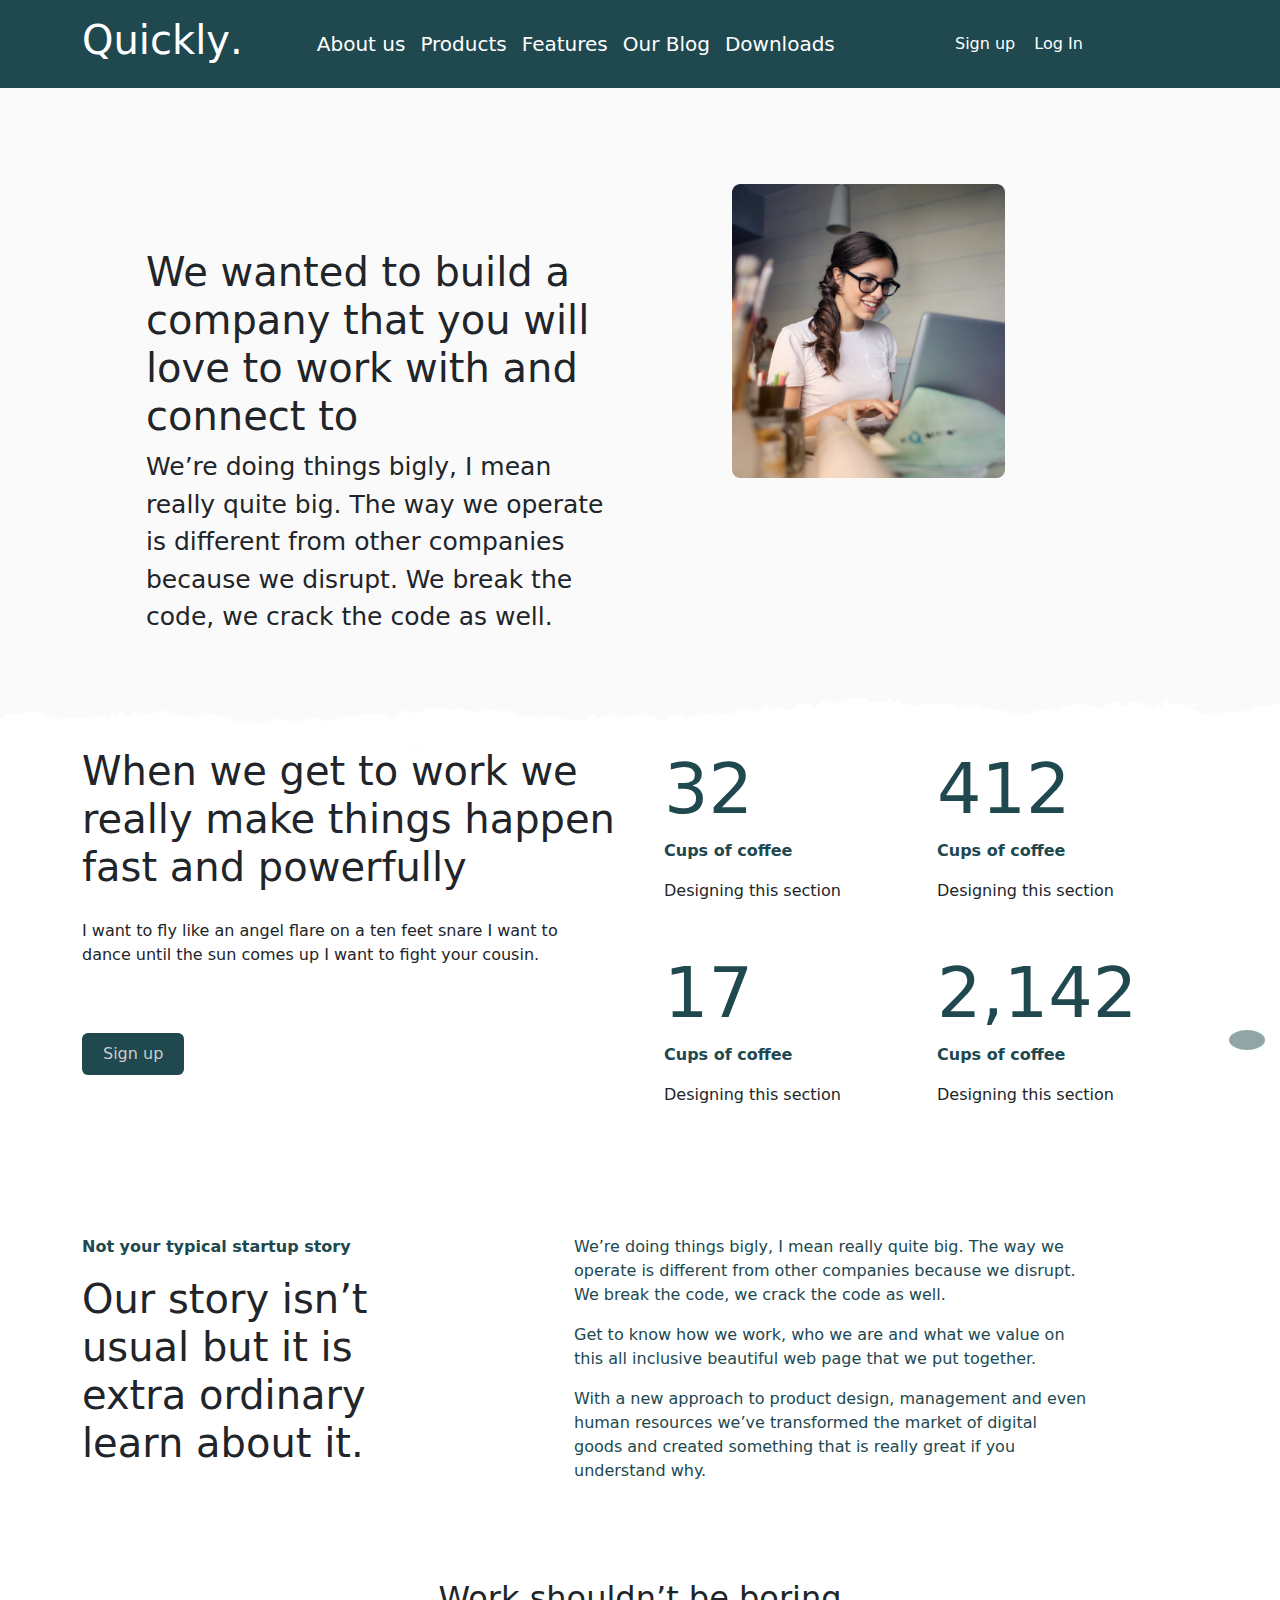
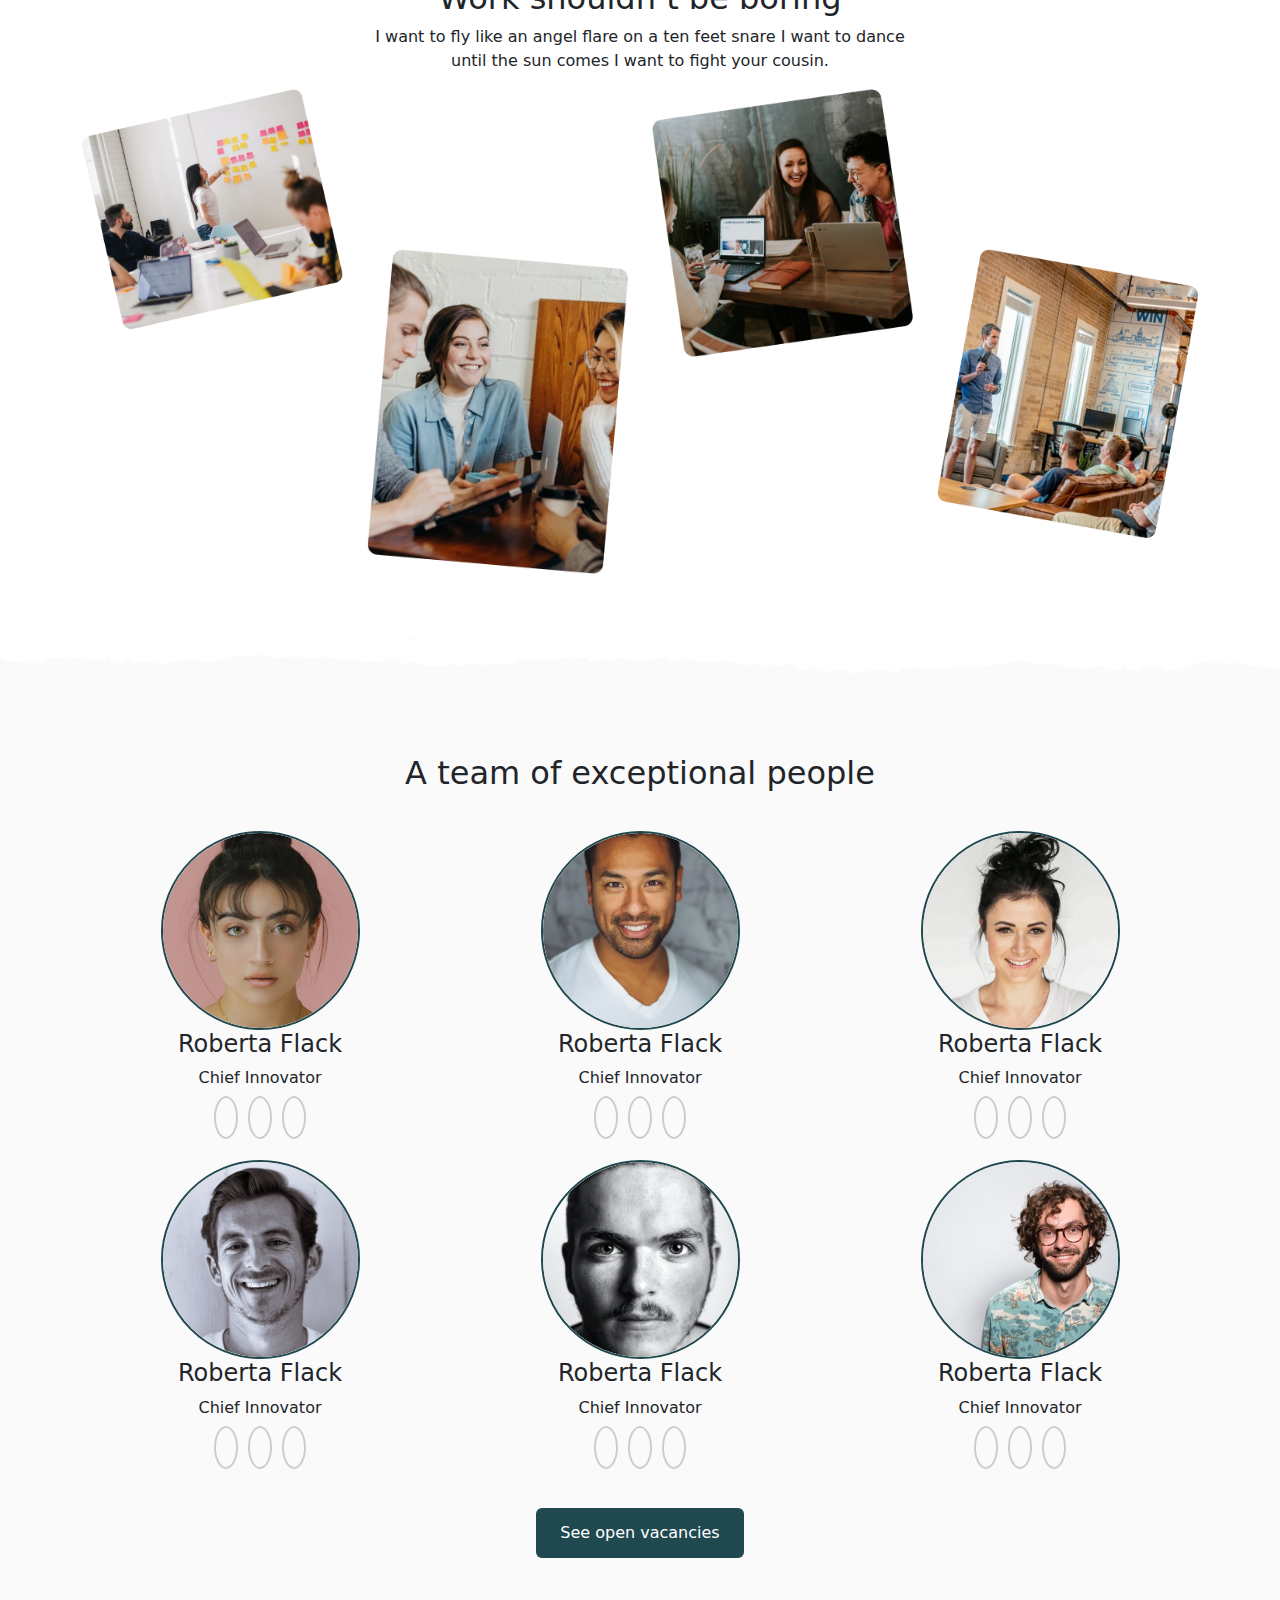
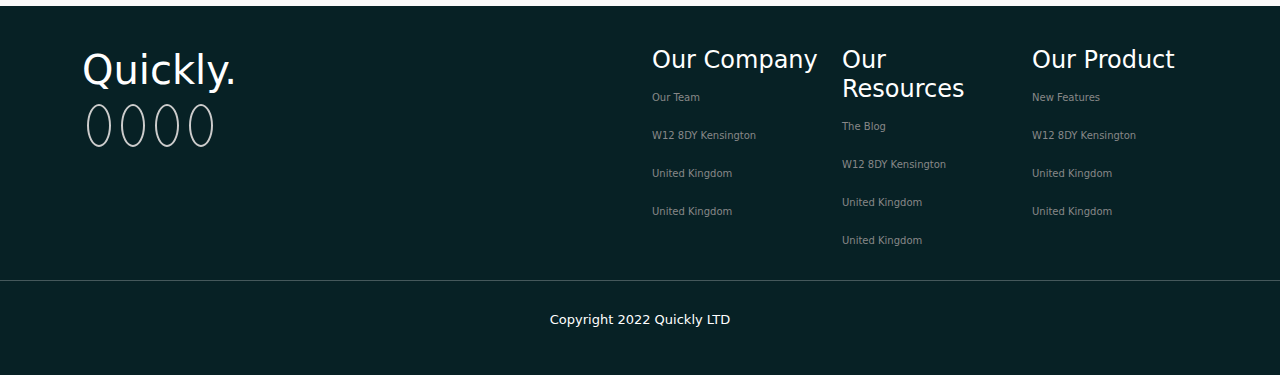
==== commit 20d20257: "new Logo" ====
--- a/about.html
+++ b/about.html
@@ -20,7 +20,8 @@
       <div class="container">
         <div class="d-flex justify-content-between align-items-center">
           <div class="logo">
-            <a href="index.html">Quickly.</a>
+            <a class="d-flex" href="index.html"><h1 class="l1">Q</h1><h1 class="l2">u</h1><h1 class="l3">i</h1><h1 class="l4">c</h1><h1 class="l5">k</h1><h1 class="l6">l</h1><h1 class="l7">y</h1><h1 class="l8">.</h1></a>
+            
           </div>
           <div class="header-middle">
             <ul class="d-flex list-unstyled m-0 p-0">
@@ -34,7 +35,7 @@
           <div class="header-right">
             <div class="d-flex">
               <a href="signUp.html"><button class="btn btn-outline-primary">Sign up</button></a>
-              <a href="logIn.html"><button class="btn btn-outline-primary">Log In</button></a>
+              <a href="logIn.html"><button class="btn btn-outline-success">Log In</button></a>
 
             </div>
           </div>
--- a/css/style.css
+++ b/css/style.css
@@ -31,8 +31,82 @@
 header .logo a {
   text-decoration: none;
   color: white;
-  font-size: 20px;
+  font-size: 30px;
   font-weight: 600;
+  -webkit-transition: 0.3s ease-in-out;
+  transition: 0.3s ease-in-out;
+}
+
+header .logo a .l1 {
+  -webkit-transition: .3s ease-in-out;
+  transition: .3s ease-in-out;
+}
+
+header .logo a .l2 {
+  -webkit-transition: .4s ease-in-out;
+  transition: .4s ease-in-out;
+}
+
+header .logo a .l3 {
+  -webkit-transition: .5s ease-in-out;
+  transition: .5s ease-in-out;
+}
+
+header .logo a .l4 {
+  -webkit-transition: .6s ease-in-out;
+  transition: .6s ease-in-out;
+}
+
+header .logo a .l5 {
+  -webkit-transition: .7s ease-in-out;
+  transition: .7s ease-in-out;
+}
+
+header .logo a .l6 {
+  -webkit-transition: .8s ease-in-out;
+  transition: .8s ease-in-out;
+}
+
+header .logo a .l7 {
+  -webkit-transition: .9s ease-in-out;
+  transition: .9s ease-in-out;
+}
+
+header .logo a .l8 {
+  -webkit-transition: 1s ease-in-out;
+  transition: 1s ease-in-out;
+}
+
+header .logo a:hover .l1 {
+  color: #FDB812;
+}
+
+header .logo a:hover .l2 {
+  color: #F37020;
+}
+
+header .logo a:hover .l3 {
+  color: #CE014E;
+}
+
+header .logo a:hover .l4 {
+  color: #6460AA;
+}
+
+header .logo a:hover .l5 {
+  color: #0089D0;
+}
+
+header .logo a:hover .l6 {
+  color: #0CB14B;
+}
+
+header .logo a:hover .l7 {
+  color: #D4228F;
+}
+
+header .logo a:hover .l8 {
+  color: #181146;
 }
 
 header .header-middle ul li a {
@@ -68,11 +142,14 @@
   border-radius: 100px;
 }
 
-header .header-right button {
+header .header-right a button {
   border-radius: 10px;
   margin-left: 5px;
   border: none;
   padding: 7px;
+  color: white;
+  -webkit-transition: .3s ease-in-out;
+  transition: .3s ease-in-out;
 }
 
 .nav-menu i {
@@ -94,8 +171,8 @@
     background: aqua;
     opacity: 0;
     visibility: hidden;
-    -webkit-transition: .3s ease-in-out;
-    transition: .3s ease-in-out;
+    -webkit-transition: 0.3s ease-in-out;
+    transition: 0.3s ease-in-out;
     padding: 20px;
   }
   #header .header-middle.menu-active {
